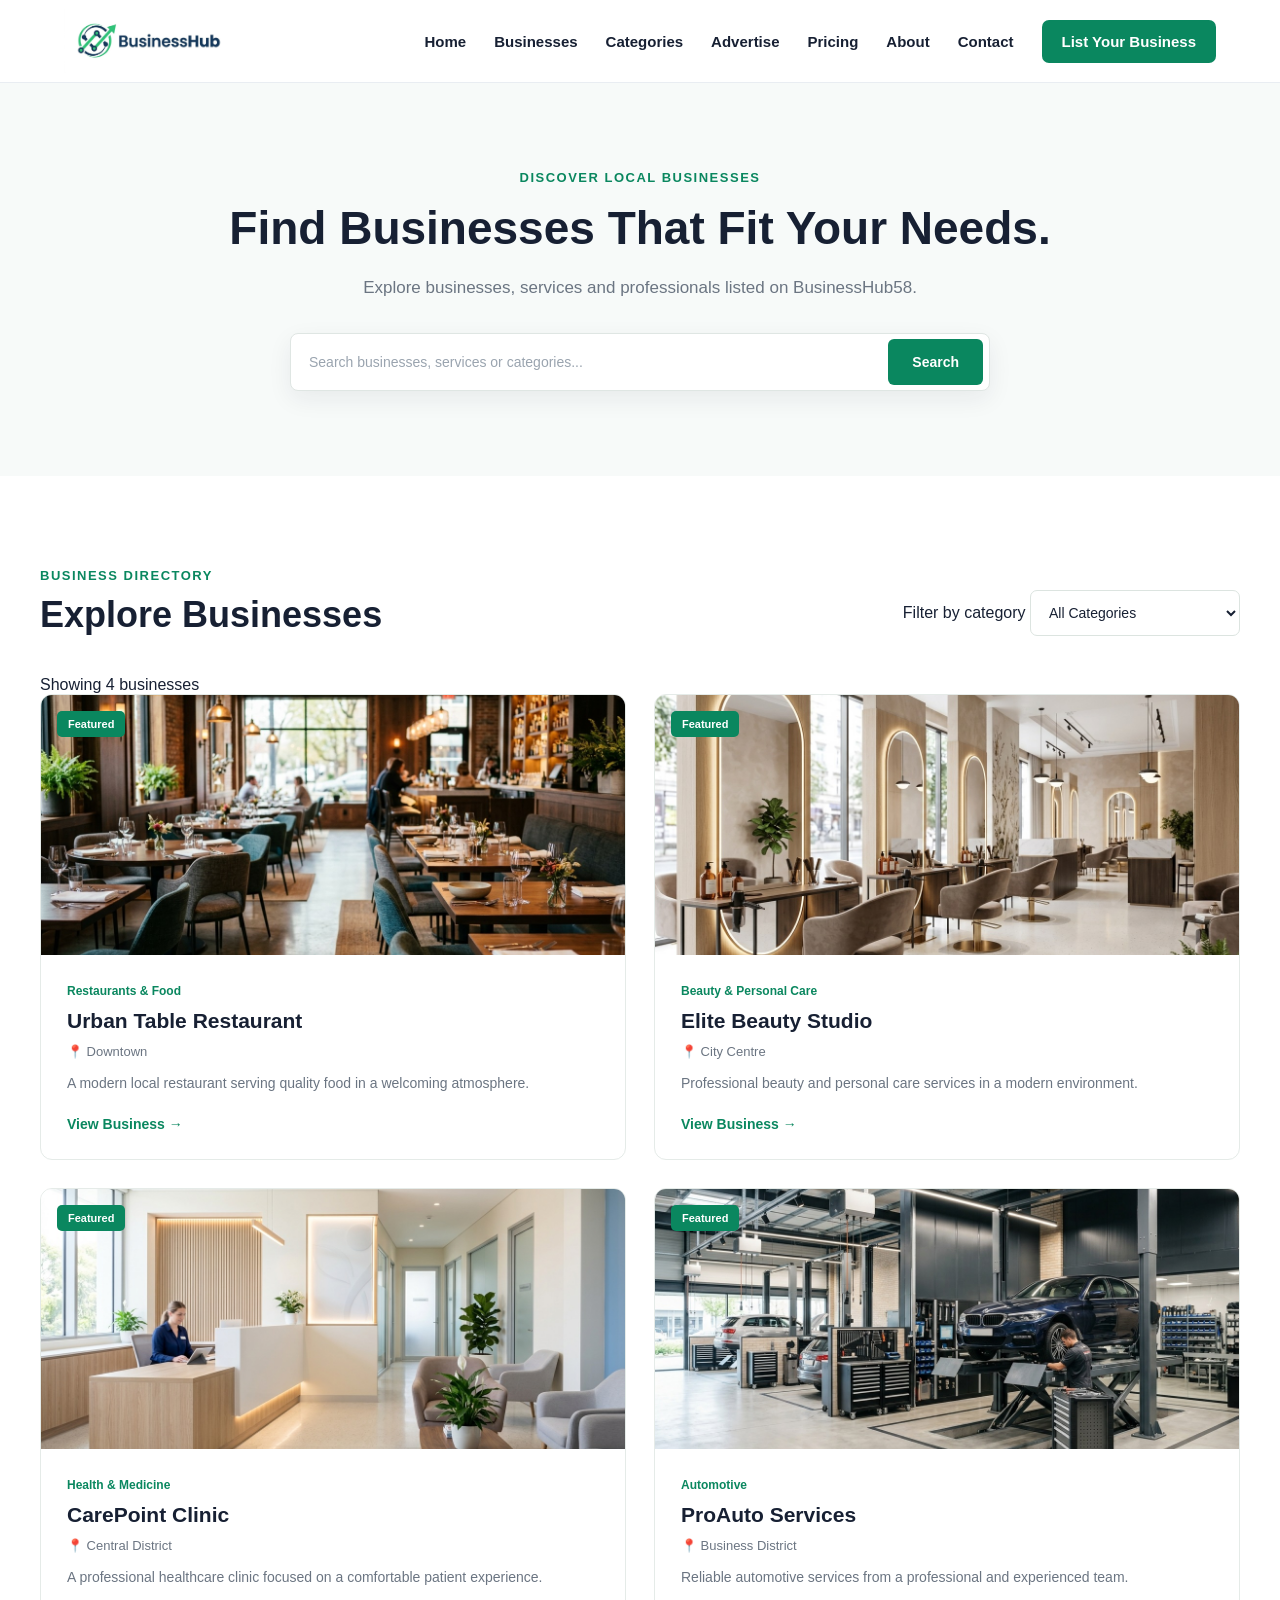
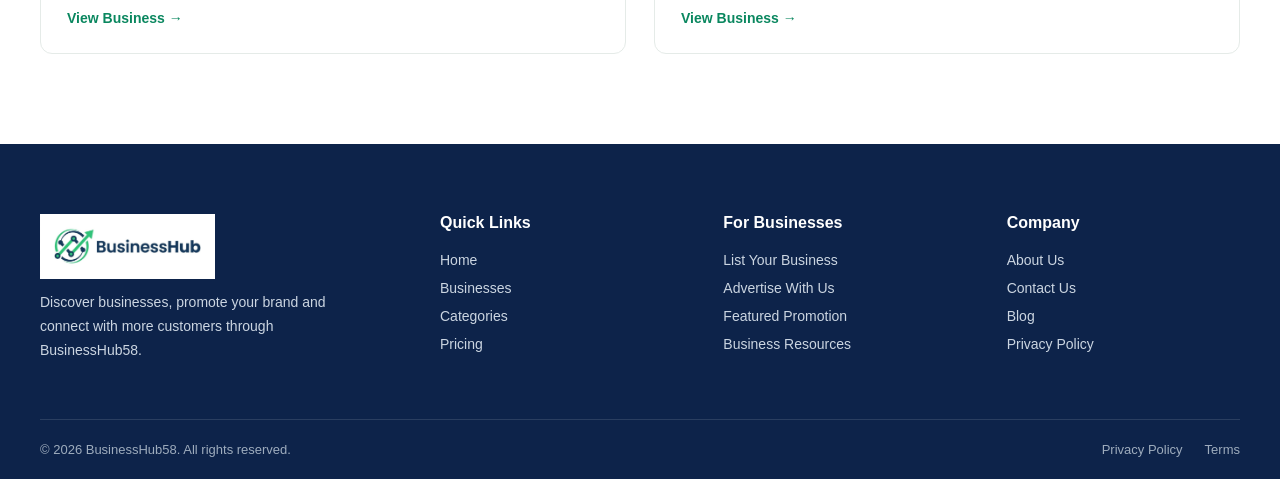
==== businesses.html @ ed100aff "Add businesses.html with directory and search features This file contains the HTML structure for the" ====
<!DOCTYPE html>
<html lang="en">

<head>
    <meta charset="UTF-8">
    <meta name="viewport" content="width=device-width, initial-scale=1.0">

    <title>Businesses | BusinessHub58</title>
    <meta name="description" content="Explore businesses, services and professionals listed on BusinessHub58. Search and filter business listings by category.">

    <link rel="stylesheet" href="style.css">
    <script src="businesses.js" defer></script>
</head>

<body>

    <!-- Header -->
    <header class="header">
        <div class="nav-container">

            <a href="index.html" class="logo" aria-label="BusinessHub58 Home">
                <img src="BusinessHub58%20logo.jpg" alt="BusinessHub58">
            </a>

            <nav class="nav-menu" aria-label="Main navigation">
                <a href="index.html">Home</a>
                <a href="businesses.html" aria-current="page">Businesses</a>
                <a href="categories.html">Categories</a>
                <a href="advertise.html">Advertise</a>
                <a href="pricing.html">Pricing</a>
                <a href="#">About</a>
                <a href="#">Contact</a>
                <a href="list-your-business.html" class="business-btn">List Your Business</a>
            </nav>

        </div>
    </header>


    <!-- Page Hero -->
    <section class="businesses-hero">
        <div class="businesses-hero-container">

            <span class="businesses-label">DISCOVER LOCAL BUSINESSES</span>

            <h1>Find Businesses That Fit Your Needs.</h1>

            <p>
                Explore businesses, services and professionals
                listed on BusinessHub58.
            </p>

            <form class="businesses-search" id="businessSearchForm" role="search">

                <input
                    type="search"
                    id="businessSearchInput"
                    placeholder="Search businesses, services or categories..."
                    aria-label="Search businesses"
                    autocomplete="off"
                >

                <button type="submit">Search</button>

            </form>

        </div>
    </section>


    <!-- Businesses Directory -->
    <section class="business-directory">
        <div class="directory-container">

            <div class="directory-heading">

                <div>
                    <span>BUSINESS DIRECTORY</span>
                    <h2>Explore Businesses</h2>
                </div>

                <label class="directory-filter">
                    <span class="visually-hidden">Filter by category</span>

                    <select id="categoryFilter" aria-label="Filter businesses by category">
                        <option value="all">All Categories</option>
                        <option value="Restaurants & Food">Restaurants &amp; Food</option>
                        <option value="Shopping">Shopping</option>
                        <option value="Health & Medicine">Health &amp; Medicine</option>
                        <option value="Beauty & Personal Care">Beauty &amp; Personal Care</option>
                        <option value="Home & Construction">Home &amp; Construction</option>
                        <option value="Automotive">Automotive</option>
                        <option value="Education">Education</option>
                        <option value="Professional Services">Professional Services</option>
                    </select>
                </label>

            </div>


            <!-- Live result count -->
            <p
                class="directory-results-count"
                id="directoryResultsCount"
                role="status"
                aria-live="polite"
            >
                Showing 4 businesses
            </p>


            <div class="directory-grid" id="directoryGrid">

                <!-- Business 1 -->
                <article class="directory-card"
                    data-category="Restaurants & Food">

                    <div class="directory-image">
                        <img
                            src="featured-restaurant.jpg"
                            alt="Urban Table Restaurant"
                            loading="lazy"
                        >

                        <span class="directory-featured">Featured</span>
                    </div>

                    <div class="directory-content">

                        <span class="directory-category">Restaurants &amp; Food</span>

                        <h3>Urban Table Restaurant</h3>

                        <p class="directory-location">📍 Downtown</p>

                        <p>
                            A modern local restaurant serving quality
                            food in a welcoming atmosphere.
                        </p>

                        <a href="#" class="directory-link">
                            View Business →
                        </a>

                    </div>
                </article>


                <!-- Business 2 -->
                <article class="directory-card"
                    data-category="Beauty & Personal Care">

                    <div class="directory-image">
                        <img
                            src="featured-salon.jpg"
                            alt="Elite Beauty Studio"
                            loading="lazy"
                        >

                        <span class="directory-featured">Featured</span>
                    </div>

                    <div class="directory-content">

                        <span class="directory-category">Beauty &amp; Personal Care</span>

                        <h3>Elite Beauty Studio</h3>

                        <p class="directory-location">📍 City Centre</p>

                        <p>
                            Professional beauty and personal care
                            services in a modern environment.
                        </p>

                        <a href="#" class="directory-link">
                            View Business →
                        </a>

                    </div>
                </article>


                <!-- Business 3 -->
                <article class="directory-card"
                    data-category="Health & Medicine">

                    <div class="directory-image">
                        <img
                            src="featured-clinic.jpg"
                            alt="CarePoint Clinic"
                            loading="lazy"
                        >

                        <span class="directory-featured">Featured</span>
                    </div>

                    <div class="directory-content">

                        <span class="directory-category">Health &amp; Medicine</span>

                        <h3>CarePoint Clinic</h3>

                        <p class="directory-location">📍 Central District</p>

                        <p>
                            A professional healthcare clinic focused
                            on a comfortable patient experience.
                        </p>

                        <a href="#" class="directory-link">
                            View Business →
                        </a>

                    </div>
                </article>


                <!-- Business 4 -->
                <article class="directory-card"
                    data-category="Automotive">

                    <div class="directory-image">
                        <img
                            src="featured-automotive.jpg"
                            alt="ProAuto Services"
                            loading="lazy"
                        >

                        <span class="directory-featured">Featured</span>
                    </div>

                    <div class="directory-content">

                        <span class="directory-category">Automotive</span>

                        <h3>ProAuto Services</h3>

                        <p class="directory-location">📍 Business District</p>

                        <p>
                            Reliable automotive services from a
                            professional and experienced team.
                        </p>

                        <a href="#" class="directory-link">
                            View Business →
                        </a>

                    </div>
                </article>

            </div>


            <!-- No-results message -->
            <div
                class="directory-no-results"
                id="directoryNoResults"
                hidden
            >
                <h3>No businesses found</h3>

                <p>
                    Try another search term or select a different category.
                </p>

                <button type="button" id="resetBusinessSearch">
                    Clear Search &amp; Filters
                </button>
            </div>

        </div>
    </section>


    <!-- Footer -->
    <footer class="footer">

        <div class="footer-container">

            <div class="footer-column footer-brand">

                <a href="index.html" class="footer-logo">
                    <img src="BusinessHub58%20logo.jpg" alt="BusinessHub58">
                </a>

                <p>
                    Discover businesses, promote your brand and connect
                    with more customers through BusinessHub58.
                </p>

            </div>

            <div class="footer-column">
                <h3>Quick Links</h3>

                <a href="index.html">Home</a>
                <a href="businesses.html">Businesses</a>
                <a href="categories.html">Categories</a>
                <a href="pricing.html">Pricing</a>
            </div>

            <div class="footer-column">
                <h3>For Businesses</h3>

                <a href="list-your-business.html">List Your Business</a>
                <a href="advertise.html">Advertise With Us</a>
                <a href="pricing.html">Featured Promotion</a>
                <a href="#">Business Resources</a>
            </div>

            <div class="footer-column">
                <h3>Company</h3>

                <a href="#">About Us</a>
                <a href="#">Contact Us</a>
                <a href="#">Blog</a>
                <a href="#">Privacy Policy</a>
            </div>

        </div>

        <div class="footer-bottom">

            <p>© 2026 BusinessHub58. All rights reserved.</p>

            <div class="footer-bottom-links">
                <a href="#">Privacy Policy</a>
                <a href="#">Terms</a>
            </div>

        </div>

    </footer>

</body>
</html>
---- style.css ----
* {
    margin: 0;
    padding: 0;
    box-sizing: border-box;
}

body {
    font-family: Arial, Helvetica, sans-serif;
    background: #ffffff;
    color: #172033;
}

/* Header */

.header {
    width: 100%;
    background: #ffffff;
    border-bottom: 1px solid #e9edf2;
}

.nav-container {
    max-width: 1200px;
    margin: 0 auto;
    height: 82px;
    padding: 0 24px;

    display: flex;
    align-items: center;
    justify-content: space-between;
}

.logo {
    display: flex;
    align-items: center;
    text-decoration: none;
}

.logo img {
    width: 170px;
    height: auto;
    display: block;
}

.nav-menu {
    display: flex;
    align-items: center;
    gap: 28px;
}

.nav-menu a {
    text-decoration: none;
    color: #172033;
    font-size: 15px;
    font-weight: 600;
    transition: 0.3s ease;
}

.nav-menu a:hover {
    color: #0a875f;
}

.business-btn {
    background: #0a875f;
    color: #ffffff !important;
    padding: 13px 20px;
    border-radius: 7px;
    transition: 0.3s ease;
}

.business-btn:hover {
    background: #076b4b;
}

/* Hero Section */

.hero {
    width: 100%;
    background: #f7faf9;
}

.hero-container {
    max-width: 1200px;
    min-height: 620px;
    margin: 0 auto;
    padding: 70px 24px;

    display: flex;
    align-items: center;
    justify-content: space-between;
    gap: 50px;
}

.hero-content {
    flex: 1;
    max-width: 590px;
}

.hero-label {
    display: inline-block;
    margin-bottom: 18px;
    color: #0a875f;
    font-size: 13px;
    font-weight: 700;
    letter-spacing: 1.5px;
}

.hero-content h1 {
    margin-bottom: 22px;
    color: #172033;
    font-size: 52px;
    line-height: 1.12;
    font-weight: 800;
    letter-spacing: -1.5px;
}

.hero-content p {
    max-width: 520px;
    margin-bottom: 30px;
    color: #5f6b7a;
    font-size: 18px;
    line-height: 1.7;
}

.hero-buttons {
    display: flex;
    align-items: center;
    gap: 14px;
    margin-bottom: 28px;
}

.primary-btn,
.secondary-btn {
    text-decoration: none;
    padding: 14px 22px;
    border-radius: 7px;
    font-size: 15px;
    font-weight: 700;
    transition: 0.3s ease;
}

.primary-btn {
    background: #0a875f;
    color: #ffffff;
}

.primary-btn:hover {
    background: #076b4b;
}

.secondary-btn {
    background: #ffffff;
    color: #172033;
    border: 1px solid #dce3e8;
}

.secondary-btn:hover {
    border-color: #0a875f;
    color: #0a875f;
}

.hero-search {
    max-width: 570px;
    height: 58px;
    background: #ffffff;
    border: 1px solid #dfe6e3;
    border-radius: 8px;
    padding: 6px 6px 6px 16px;

    display: flex;
    align-items: center;
    box-shadow: 0 8px 25px rgba(23, 32, 51, 0.06);
}

.search-icon {
    margin-right: 10px;
    color: #0a875f;
    font-size: 25px;
}

.hero-search input {
    flex: 1;
    border: none;
    outline: none;
    font-size: 14px;
    color: #172033;
}

.hero-search input::placeholder {
    color: #9aa4af;
}

.hero-search button {
    height: 46px;
    padding: 0 20px;
    border: none;
    border-radius: 6px;
    background: #0a875f;
    color: #ffffff;
    font-size: 14px;
    font-weight: 700;
    cursor: pointer;
}

.hero-image {
    flex: 1;
    max-width: 520px;
}

.hero-image img {
    width: 100%;
    height: auto;
    display: block;
    border-radius: 16px;
}
/* Popular Categories Section */

.categories {
    width: 100%;
    background: #ffffff;
    padding: 90px 24px;
}

.categories-container {
    max-width: 1200px;
    margin: 0 auto;
}

.section-heading {
    max-width: 650px;
    margin: 0 auto 50px;
    text-align: center;
}

.section-heading span {
    display: inline-block;
    margin-bottom: 12px;
    color: #0a875f;
    font-size: 13px;
    font-weight: 700;
    letter-spacing: 1.5px;
}

.section-heading h2 {
    margin-bottom: 14px;
    color: #172033;
    font-size: 38px;
    line-height: 1.2;
    font-weight: 800;
}

.section-heading p {
    color: #5f6b7a;
    font-size: 16px;
    line-height: 1.6;
}

.categories-grid {
    display: grid;
    grid-template-columns: repeat(4, 1fr);
    gap: 22px;
}

.category-card {
    padding: 30px 24px;
    background: #ffffff;
    border: 1px solid #e5ebe8;
    border-radius: 12px;
    text-decoration: none;
    text-align: center;
    transition: 0.3s ease;
}

.category-card:hover {
    border-color: #0a875f;
    transform: translateY(-5px);
    box-shadow: 0 12px 30px rgba(23, 32, 51, 0.08);
}

.category-icon {
    width: 58px;
    height: 58px;
    margin: 0 auto 18px;
    border-radius: 50%;
    background: #f0f8f5;

    display: flex;
    align-items: center;
    justify-content: center;

    font-size: 27px;
}

.category-card h3 {
    margin-bottom: 10px;
    color: #172033;
    font-size: 17px;
    line-height: 1.4;
    font-weight: 700;
}

.category-card p {
    color: #6b7582;
    font-size: 14px;
    line-height: 1.6;
}

.categories-action {
    margin-top: 40px;
    text-align: center;
}

.view-all-btn {
    display: inline-block;
    padding: 13px 24px;
    border: 1px solid #0a875f;
    border-radius: 7px;
    color: #0a875f;
    text-decoration: none;
    font-size: 15px;
    font-weight: 700;
    transition: 0.3s ease;
}

.view-all-btn:hover {
    background: #0a875f;
    color: #ffffff;
}
/* Featured Businesses Section */

.featured-businesses {
    width: 100%;
    background: #f7faf9;
    padding: 90px 24px;
}

.featured-container {
    max-width: 1200px;
    margin: 0 auto;
}

.featured-grid {
    display: grid;
    grid-template-columns: repeat(4, 1fr);
    gap: 22px;
}

.business-card {
    overflow: hidden;
    background: #ffffff;
    border: 1px solid #e5ebe8;
    border-radius: 12px;
    transition: 0.3s ease;
}

.business-card:hover {
    transform: translateY(-5px);
    box-shadow: 0 12px 30px rgba(23, 32, 51, 0.08);
}

.business-image {
    position: relative;
    width: 100%;
    height: 210px;
    overflow: hidden;
}

.business-image img {
    width: 100%;
    height: 100%;
    object-fit: cover;
    display: block;
    transition: 0.4s ease;
}

.business-card:hover .business-image img {
    transform: scale(1.04);
}

.featured-badge {
    position: absolute;
    top: 14px;
    left: 14px;
    padding: 6px 10px;
    border-radius: 5px;
    background: #0a875f;
    color: #ffffff;
    font-size: 11px;
    font-weight: 700;
}

.business-content {
    padding: 24px;
}

.business-category {
    display: inline-block;
    margin-bottom: 10px;
    color: #0a875f;
    font-size: 12px;
    font-weight: 700;
}

.business-content h3 {
    margin-bottom: 10px;
    color: #172033;
    font-size: 19px;
    line-height: 1.3;
    font-weight: 700;
}

.business-location {
    margin-bottom: 12px;
    color: #6b7582;
    font-size: 13px;
}

.business-description {
    margin-bottom: 18px;
    color: #6b7582;
    font-size: 14px;
    line-height: 1.6;
}

.business-link {
    color: #0a875f;
    text-decoration: none;
    font-size: 14px;
    font-weight: 700;
}

.business-link:hover {
    color: #076b4b;
}

.featured-action {
    margin-top: 40px;
    text-align: center;
}
/* How BusinessHub58 Works Section */

.how-it-works {
    width: 100%;
    background: #ffffff;
    padding: 90px 24px;
}

.how-container {
    max-width: 1200px;
    margin: 0 auto;
}

.steps-grid {
    display: grid;
    grid-template-columns: repeat(3, 1fr);
    gap: 28px;
}

.step-card {
    position: relative;
    padding: 38px 30px;
    background: #f7faf9;
    border: 1px solid #e5ebe8;
    border-radius: 12px;
    text-align: center;
    transition: 0.3s ease;
}

.step-card:hover {
    transform: translateY(-5px);
    border-color: #0a875f;
    box-shadow: 0 12px 30px rgba(23, 32, 51, 0.07);
}

.step-number {
    position: absolute;
    top: 18px;
    right: 20px;
    color: #dcefe8;
    font-size: 30px;
    font-weight: 800;
}

.step-icon {
    width: 68px;
    height: 68px;
    margin: 0 auto 22px;
    border-radius: 50%;
    background: #eaf6f1;

    display: flex;
    align-items: center;
    justify-content: center;

    font-size: 30px;
}

.step-card h3 {
    margin-bottom: 12px;
    color: #172033;
    font-size: 20px;
    font-weight: 700;
}

.step-card p {
    color: #6b7582;
    font-size: 14px;
    line-height: 1.7;
}
/* Why Promote Your Business Section */

.why-promote {
    width: 100%;
    background: #f7faf9;
    padding: 90px 24px;
}

.why-container {
    max-width: 1200px;
    margin: 0 auto;
}

.benefits-grid {
    display: grid;
    grid-template-columns: repeat(4, 1fr);
    gap: 22px;
}

.benefit-card {
    padding: 34px 26px;
    background: #ffffff;
    border: 1px solid #e5ebe8;
    border-radius: 12px;
    text-align: center;
    transition: 0.3s ease;
}

.benefit-card:hover {
    transform: translateY(-5px);
    border-color: #0a875f;
    box-shadow: 0 12px 30px rgba(23, 32, 51, 0.08);
}

.benefit-icon {
    width: 64px;
    height: 64px;
    margin: 0 auto 20px;
    border-radius: 50%;
    background: #eaf6f1;

    display: flex;
    align-items: center;
    justify-content: center;

    font-size: 28px;
}

.benefit-card h3 {
    margin-bottom: 12px;
    color: #172033;
    font-size: 19px;
    line-height: 1.3;
    font-weight: 700;
}

.benefit-card p {
    color: #6b7582;
    font-size: 14px;
    line-height: 1.7;
}
/* Featured Promotion CTA Section */

.promotion-cta {
    width: 100%;
    background: #0d234a;
    padding: 90px 24px;
}

.promotion-container {
    max-width: 1200px;
    margin: 0 auto;

    display: grid;
    grid-template-columns: 1.5fr 0.8fr;
    align-items: center;
    gap: 70px;
}

.promotion-content {
    max-width: 700px;
}

.promotion-label {
    display: inline-block;
    margin-bottom: 16px;
    color: #54c99b;
    font-size: 13px;
    font-weight: 700;
    letter-spacing: 1.5px;
}

.promotion-content h2 {
    margin-bottom: 20px;
    color: #ffffff;
    font-size: 42px;
    line-height: 1.2;
    font-weight: 800;
}

.promotion-content > p {
    max-width: 620px;
    margin-bottom: 26px;
    color: #d7e0eb;
    font-size: 17px;
    line-height: 1.7;
}

.promotion-features {
    display: flex;
    flex-wrap: wrap;
    gap: 18px 28px;
    margin-bottom: 32px;
}

.promotion-features span {
    color: #ffffff;
    font-size: 14px;
    font-weight: 600;
}

.promotion-btn {
    display: inline-block;
    padding: 14px 24px;
    border-radius: 7px;
    background: #0a875f;
    color: #ffffff;
    text-decoration: none;
    font-size: 15px;
    font-weight: 700;
    transition: 0.3s ease;
}

.promotion-btn:hover {
    background: #12a875;
    transform: translateY(-2px);
}

.promotion-highlight {
    padding: 38px 30px;
    background: rgba(255, 255, 255, 0.08);
    border: 1px solid rgba(255, 255, 255, 0.15);
    border-radius: 14px;
    text-align: center;
}

.highlight-badge {
    display: inline-block;
    margin-bottom: 22px;
    padding: 6px 12px;
    border-radius: 5px;
    background: #0a875f;
    color: #ffffff;
    font-size: 11px;
    font-weight: 700;
    letter-spacing: 1px;
}

.highlight-icon {
    width: 70px;
    height: 70px;
    margin: 0 auto 20px;
    border-radius: 50%;
    background: #eaf6f1;

    display: flex;
    align-items: center;
    justify-content: center;

    font-size: 30px;
}

.promotion-highlight h3 {
    margin-bottom: 12px;
    color: #ffffff;
    font-size: 22px;
    font-weight: 700;
}

.promotion-highlight p {
    color: #cbd5e1;
    font-size: 14px;
    line-height: 1.7;
}
/* Latest Businesses Section */

.latest-businesses {
    width: 100%;
    background: #ffffff;
    padding: 90px 24px;
}

.latest-container {
    max-width: 1200px;
    margin: 0 auto;
}

.latest-grid {
    display: grid;
    grid-template-columns: repeat(2, 1fr);
    gap: 18px;
}

.latest-card {
    display: flex;
    align-items: center;
    gap: 18px;
    padding: 22px;
    background: #ffffff;
    border: 1px solid #e5ebe8;
    border-radius: 12px;
    transition: 0.3s ease;
}

.latest-card:hover {
    transform: translateY(-3px);
    border-color: #0a875f;
    box-shadow: 0 10px 25px rgba(23, 32, 51, 0.07);
}

.latest-icon {
    flex: 0 0 58px;
    width: 58px;
    height: 58px;
    border-radius: 50%;
    background: #f0f8f5;

    display: flex;
    align-items: center;
    justify-content: center;

    font-size: 26px;
}

.latest-content {
    flex: 1;
}

.latest-category {
    display: inline-block;
    margin-bottom: 5px;
    color: #0a875f;
    font-size: 11px;
    font-weight: 700;
}

.latest-content h3 {
    margin-bottom: 5px;
    color: #172033;
    font-size: 17px;
    line-height: 1.3;
    font-weight: 700;
}

.latest-content p {
    color: #6b7582;
    font-size: 13px;
}

.latest-link {
    flex-shrink: 0;
    color: #0a875f;
    text-decoration: none;
    font-size: 14px;
    font-weight: 700;
}

.latest-link:hover {
    color: #076b4b;
}

.latest-action {
    margin-top: 40px;
    text-align: center;
}
/* Business Owner CTA Section */

.owner-cta {
    width: 100%;
    background: #f7faf9;
    padding: 90px 24px;
}

.owner-container {
    max-width: 1200px;
    margin: 0 auto;
    padding: 55px 60px;

    display: grid;
    grid-template-columns: 1.5fr 1fr;
    align-items: center;
    gap: 70px;

    background: #ffffff;
    border: 1px solid #e5ebe8;
    border-radius: 16px;
    box-shadow: 0 12px 35px rgba(23, 32, 51, 0.06);
}

.owner-content {
    max-width: 650px;
}

.owner-label {
    display: inline-block;
    margin-bottom: 14px;
    color: #0a875f;
    font-size: 13px;
    font-weight: 700;
    letter-spacing: 1.5px;
}

.owner-content h2 {
    margin-bottom: 18px;
    color: #172033;
    font-size: 38px;
    line-height: 1.2;
    font-weight: 800;
}

.owner-content p {
    max-width: 600px;
    margin-bottom: 28px;
    color: #6b7582;
    font-size: 16px;
    line-height: 1.7;
}

.owner-buttons {
    display: flex;
    align-items: center;
    gap: 14px;
}

.owner-primary-btn,
.owner-secondary-btn {
    display: inline-block;
    padding: 13px 22px;
    border-radius: 7px;
    text-decoration: none;
    font-size: 14px;
    font-weight: 700;
    transition: 0.3s ease;
}

.owner-primary-btn {
    background: #0a875f;
    color: #ffffff;
}

.owner-primary-btn:hover {
    background: #076b4b;
}

.owner-secondary-btn {
    border: 1px solid #d8e1dd;
    background: #ffffff;
    color: #172033;
}

.owner-secondary-btn:hover {
    border-color: #0a875f;
    color: #0a875f;
}

.owner-stats {
    display: flex;
    flex-direction: column;
    gap: 18px;
}

.owner-stat {
    display: flex;
    align-items: center;
    gap: 18px;
    padding: 18px 20px;
    background: #f7faf9;
    border: 1px solid #e5ebe8;
    border-radius: 10px;
}

.owner-stat strong {
    color: #0a875f;
    font-size: 24px;
    font-weight: 800;
}

.owner-stat span {
    color: #172033;
    font-size: 14px;
    font-weight: 700;
}
/* Advertise With Us Section */

.advertise-section {
    width: 100%;
    background: #ffffff;
    padding: 90px 24px;
}

.advertise-container {
    max-width: 1200px;
    margin: 0 auto;
    padding: 60px;

    background: #0d234a;
    border-radius: 16px;
}

.advertise-content {
    max-width: 850px;
    margin: 0 auto;
    text-align: center;
}

.advertise-label {
    display: inline-block;
    margin-bottom: 15px;
    color: #54c99b;
    font-size: 13px;
    font-weight: 700;
    letter-spacing: 1.5px;
}

.advertise-content h2 {
    margin-bottom: 18px;
    color: #ffffff;
    font-size: 38px;
    line-height: 1.2;
    font-weight: 800;
}

.advertise-content > p {
    max-width: 700px;
    margin: 0 auto 35px;
    color: #d7e0eb;
    font-size: 16px;
    line-height: 1.7;
}

.advertise-options {
    display: grid;
    grid-template-columns: repeat(3, 1fr);
    gap: 18px;
    margin-bottom: 35px;
}

.advertise-option {
    padding: 24px 18px;
    background: rgba(255, 255, 255, 0.08);
    border: 1px solid rgba(255, 255, 255, 0.14);
    border-radius: 10px;
    text-align: left;
}

.advertise-option-icon {
    display: block;
    margin-bottom: 14px;
    font-size: 26px;
}

.advertise-option h3 {
    margin-bottom: 7px;
    color: #ffffff;
    font-size: 16px;
    font-weight: 700;
}

.advertise-option p {
    color: #cbd5e1;
    font-size: 13px;
    line-height: 1.6;
}

.advertise-btn {
    display: inline-block;
    padding: 14px 25px;
    border-radius: 7px;
    background: #0a875f;
    color: #ffffff;
    text-decoration: none;
    font-size: 15px;
    font-weight: 700;
    transition: 0.3s ease;
}

.advertise-btn:hover {
    background: #12a875;
    transform: translateY(-2px);
}
/* Footer */

.footer {
    width: 100%;
    background: #0d234a;
    color: #ffffff;
    padding: 70px 24px 0;
}

.footer-container {
    max-width: 1200px;
    margin: 0 auto;
    padding-bottom: 55px;

    display: grid;
    grid-template-columns: 1.5fr 1fr 1fr 1fr;
    gap: 50px;
}

.footer-column {
    display: flex;
    flex-direction: column;
}

.footer-brand {
    max-width: 330px;
}

.footer-logo {
    display: inline-block;
    margin-bottom: 20px;
}

.footer-logo img {
    width: 175px;
    height: auto;
    display: block;
}

.footer-brand p {
    color: #cbd5e1;
    font-size: 14px;
    line-height: 1.7;
}

.footer-column h3 {
    margin-bottom: 20px;
    color: #ffffff;
    font-size: 16px;
    font-weight: 700;
}

.footer-column > a {
    margin-bottom: 12px;
    color: #cbd5e1;
    text-decoration: none;
    font-size: 14px;
    transition: 0.3s ease;
}

.footer-column > a:hover {
    color: #54c99b;
    transform: translateX(3px);
}

.footer-bottom {
    max-width: 1200px;
    margin: 0 auto;
    padding: 22px 0;

    display: flex;
    align-items: center;
    justify-content: space-between;

    border-top: 1px solid rgba(255, 255, 255, 0.12);
}

.footer-bottom p {
    color: #9eacbd;
    font-size: 13px;
}

.footer-bottom-links {
    display: flex;
    align-items: center;
    gap: 22px;
}

.footer-bottom-links a {
    color: #9eacbd;
    text-decoration: none;
    font-size: 13px;
    transition: 0.3s ease;
}

.footer-bottom-links a:hover {
    color: #54c99b;
}
/* Responsive / Mobile Optimization */

@media (max-width: 1000px) {

    .nav-menu {
        gap: 16px;
    }

    .nav-menu a {
        font-size: 13px;
    }

    .business-btn {
        padding: 11px 15px;
    }

    .hero-container {
        gap: 35px;
    }

    .hero-content h1 {
        font-size: 44px;
    }

    .categories-grid,
    .featured-grid {
        grid-template-columns: repeat(2, 1fr);
    }

    .benefits-grid {
        grid-template-columns: repeat(2, 1fr);
    }

    .promotion-container {
        grid-template-columns: 1fr;
        gap: 45px;
    }

    .promotion-content {
        max-width: 800px;
    }

    .promotion-highlight {
        max-width: 500px;
        margin: 0 auto;
        width: 100%;
    }

    .owner-container {
        grid-template-columns: 1fr;
        gap: 40px;
    }

    .owner-content {
        max-width: 800px;
    }

    .advertise-options {
        grid-template-columns: 1fr;
    }

    .footer-container {
        grid-template-columns: 1.5fr 1fr 1fr;
    }
}


@media (max-width: 800px) {

    .nav-container {
        height: auto;
        min-height: 75px;
        padding: 16px 20px;
    }

    .nav-menu {
        display: none;
    }

    .hero-container {
        min-height: auto;
        padding: 60px 24px;
        flex-direction: column;
        text-align: center;
    }

    .hero-content {
        max-width: 700px;
    }

    .hero-content h1 {
        font-size: 44px;
    }

    .hero-content p {
        margin-left: auto;
        margin-right: auto;
    }

    .hero-buttons {
        justify-content: center;
    }

    .hero-search {
        margin: 0 auto;
    }

    .hero-image {
        max-width: 650px;
        width: 100%;
    }

    .steps-grid {
        grid-template-columns: 1fr;
        max-width: 600px;
        margin: 0 auto;
    }

    .latest-grid {
        grid-template-columns: 1fr;
    }

    .footer-container {
        grid-template-columns: repeat(2, 1fr);
    }
}


@media (max-width: 600px) {

    .logo img {
        width: 145px;
    }

    .hero-container {
        padding: 45px 18px;
        gap: 35px;
    }

    .hero-label {
        font-size: 11px;
        letter-spacing: 1px;
    }

    .hero-content h1 {
        font-size: 35px;
        line-height: 1.15;
    }

    .hero-content p {
        font-size: 16px;
        line-height: 1.6;
    }

    .hero-buttons {
        flex-direction: column;
        width: 100%;
    }

    .primary-btn,
    .secondary-btn {
        width: 100%;
        text-align: center;
    }

    .hero-search {
        height: auto;
        padding: 8px;
        flex-wrap: wrap;
    }

    .hero-search input {
        min-width: 0;
        height: 42px;
    }

    .hero-search button {
        width: 100%;
        margin-top: 6px;
    }

    .hero-image {
        width: 100%;
    }

    .hero-image img {
        border-radius: 12px;
    }

    .categories,
    .featured-businesses,
    .how-it-works,
    .why-promote,
    .latest-businesses,
    .promotion-cta,
    .owner-cta,
    .advertise-section {
        padding: 65px 18px;
    }

    .section-heading {
        margin-bottom: 35px;
    }

    .section-heading h2 {
        font-size: 30px;
    }

    .section-heading p {
        font-size: 15px;
    }

    .categories-grid,
    .featured-grid,
    .benefits-grid {
        grid-template-columns: 1fr;
    }

    .category-card,
    .business-card,
    .benefit-card {
        max-width: 500px;
        width: 100%;
        margin: 0 auto;
    }

    .business-image {
        height: 230px;
    }

    .step-card {
        padding: 32px 24px;
    }

    .promotion-container {
        gap: 35px;
    }

    .promotion-content h2 {
        font-size: 31px;
    }

    .promotion-content > p {
        font-size: 15px;
    }

    .promotion-features {
        flex-direction: column;
        gap: 10px;
    }

    .promotion-btn {
        width: 100%;
        text-align: center;
    }

    .owner-container {
        padding: 38px 24px;
    }

    .owner-content h2 {
        font-size: 30px;
    }

    .owner-content p {
        font-size: 15px;
    }

    .owner-buttons {
        flex-direction: column;
        width: 100%;
    }

    .owner-primary-btn,
    .owner-secondary-btn {
        width: 100%;
        text-align: center;
    }

    .advertise-container {
        padding: 40px 22px;
    }

    .advertise-content h2 {
        font-size: 30px;
    }

    .advertise-content > p {
        font-size: 15px;
    }

    .advertise-options {
        grid-template-columns: 1fr;
    }

    .advertise-btn {
        width: 100%;
    }

    .footer {
        padding: 55px 18px 0;
    }

    .footer-container {
        grid-template-columns: 1fr;
        gap: 35px;
        padding-bottom: 40px;
    }

    .footer-brand {
        max-width: 100%;
    }

    .footer-bottom {
        flex-direction: column;
        gap: 15px;
        text-align: center;
    }

    .footer-bottom-links {
        gap: 16px;
    }
}
/* Businesses Page */

/* Businesses Hero */

.businesses-hero {
    width: 100%;
    background: #f7faf9;
    padding: 85px 24px;
}

.businesses-hero-container {
    max-width: 900px;
    margin: 0 auto;
    text-align: center;
}

.businesses-label {
    display: inline-block;
    margin-bottom: 16px;
    color: #0a875f;
    font-size: 13px;
    font-weight: 700;
    letter-spacing: 1.5px;
}

.businesses-hero-container h1 {
    margin-bottom: 18px;
    color: #172033;
    font-size: 46px;
    line-height: 1.2;
    font-weight: 800;
}

.businesses-hero-container > p {
    max-width: 650px;
    margin: 0 auto 30px;
    color: #6b7582;
    font-size: 17px;
    line-height: 1.7;
}

.businesses-search {
    max-width: 700px;
    height: 58px;
    margin: 0 auto;
    padding: 6px 6px 6px 18px;

    display: flex;
    align-items: center;

    background: #ffffff;
    border: 1px solid #dfe6e3;
    border-radius: 8px;
    box-shadow: 0 8px 25px rgba(23, 32, 51, 0.07);
}

.businesses-search input {
    flex: 1;
    min-width: 0;
    height: 100%;

    border: none;
    outline: none;

    color: #172033;
    font-size: 14px;
}

.businesses-search input::placeholder {
    color: #9aa4af;
}

.businesses-search button {
    height: 46px;
    padding: 0 24px;

    border: none;
    border-radius: 6px;

    background: #0a875f;
    color: #ffffff;

    font-size: 14px;
    font-weight: 700;
    cursor: pointer;
}


/* Business Directory */

.business-directory {
    width: 100%;
    background: #ffffff;
    padding: 90px 24px;
}

.directory-container {
    max-width: 1200px;
    margin: 0 auto;
}

.directory-heading {
    margin-bottom: 40px;

    display: flex;
    align-items: flex-end;
    justify-content: space-between;
    gap: 30px;
}

.directory-heading > div > span {
    display: inline-block;
    margin-bottom: 10px;
    color: #0a875f;
    font-size: 13px;
    font-weight: 700;
    letter-spacing: 1.5px;
}

.directory-heading h2 {
    color: #172033;
    font-size: 36px;
    line-height: 1.2;
    font-weight: 800;
}

.directory-heading select {
    min-width: 210px;
    height: 46px;
    padding: 0 14px;

    border: 1px solid #dce4e0;
    border-radius: 7px;

    background: #ffffff;
    color: #172033;

    font-size: 14px;
    outline: none;
    cursor: pointer;
}

.directory-heading select:focus {
    border-color: #0a875f;
}


/* Directory Grid */

.directory-grid {
    display: grid;
    grid-template-columns: repeat(2, 1fr);
    gap: 28px;
}

.directory-card {
    overflow: hidden;

    background: #ffffff;
    border: 1px solid #e5ebe8;
    border-radius: 12px;

    transition: 0.3s ease;
}

.directory-card:hover {
    transform: translateY(-5px);
    border-color: #0a875f;
    box-shadow: 0 14px 32px rgba(23, 32, 51, 0.08);
}

.directory-image {
    position: relative;
    width: 100%;
    height: 260px;
    overflow: hidden;
}

.directory-image img {
    width: 100%;
    height: 100%;
    object-fit: cover;
    display: block;

    transition: 0.4s ease;
}

.directory-card:hover .directory-image img {
    transform: scale(1.04);
}

.directory-featured {
    position: absolute;
    top: 16px;
    left: 16px;

    padding: 7px 11px;

    border-radius: 5px;

    background: #0a875f;
    color: #ffffff;

    font-size: 11px;
    font-weight: 700;
}

.directory-content {
    padding: 26px;
}

.directory-category {
    display: inline-block;
    margin-bottom: 9px;

    color: #0a875f;
    font-size: 12px;
    font-weight: 700;
}

.directory-content h3 {
    margin-bottom: 9px;

    color: #172033;
    font-size: 21px;
    line-height: 1.3;
    font-weight: 700;
}

.directory-location {
    margin-bottom: 13px;
    color: #6b7582;
    font-size: 13px;
}

.directory-content > p:not(.directory-location) {
    margin-bottom: 20px;

    color: #6b7582;
    font-size: 14px;
    line-height: 1.7;
}

.directory-link {
    color: #0a875f;
    text-decoration: none;
    font-size: 14px;
    font-weight: 700;
}

.directory-link:hover {
    color: #076b4b;
}


/* Businesses Page Responsive */

@media (max-width: 800px) {

    .businesses-hero {
        padding: 65px 24px;
    }

    .businesses-hero-container h1 {
        font-size: 40px;
    }

    .directory-heading {
        align-items: flex-start;
        flex-direction: column;
    }

    .directory-heading select {
        width: 100%;
    }

    .directory-grid {
        grid-template-columns: 1fr;
    }
}


@media (max-width: 600px) {

    .businesses-hero {
        padding: 55px 18px;
    }

    .businesses-label {
        font-size: 11px;
        letter-spacing: 1px;
    }

    .businesses-hero-container h1 {
        font-size: 32px;
        line-height: 1.15;
    }

    .businesses-hero-container > p {
        font-size: 15px;
    }

    .businesses-search {
        height: auto;
        padding: 8px;
        flex-wrap: wrap;
    }

    .businesses-search input {
        width: 100%;
        height: 44px;
    }

    .businesses-search button {
        width: 100%;
        margin-top: 6px;
    }

    .business-directory {
        padding: 65px 18px;
    }

    .directory-heading h2 {
        font-size: 30px;
    }

    .directory-image {
        height: 230px;
    }

    .directory-content {
        padding: 22px;
    }

    .directory-content h3 {
        font-size: 19px;
    }
}
/* Categories Page */

/* Categories Hero */

.categories-page-hero {
    width: 100%;
    background: #f7faf9;
    padding: 85px 24px;
}

.categories-page-hero-container {
    max-width: 900px;
    margin: 0 auto;
    text-align: center;
}

.categories-page-label {
    display: inline-block;
    margin-bottom: 16px;
    color: #0a875f;
    font-size: 13px;
    font-weight: 700;
    letter-spacing: 1.5px;
}

.categories-page-hero-container h1 {
    margin-bottom: 18px;
    color: #172033;
    font-size: 46px;
    line-height: 1.2;
    font-weight: 800;
}

.categories-page-hero-container p {
    max-width: 650px;
    margin: 0 auto;
    color: #6b7582;
    font-size: 17px;
    line-height: 1.7;
}


/* Categories Directory */

.categories-directory {
    width: 100%;
    background: #ffffff;
    padding: 90px 24px;
}

.categories-directory-container {
    max-width: 1200px;
    margin: 0 auto;
}

.categories-page-grid {
    display: grid;
    grid-template-columns: repeat(2, 1fr);
    gap: 22px;
}

.categories-page-card {
    position: relative;
    display: grid;
    grid-template-columns: 72px 1fr auto;
    align-items: center;
    gap: 22px;
    padding: 30px;
    background: #ffffff;
    border: 1px solid #e5ebe8;
    border-radius: 12px;
    text-decoration: none;
    transition: 0.3s ease;
}

.categories-page-card:hover {
    transform: translateY(-5px);
    border-color: #0a875f;
    box-shadow: 0 14px 32px rgba(23, 32, 51, 0.08);
}

.categories-page-icon {
    width: 72px;
    height: 72px;
    border-radius: 50%;
    background: #f0f8f5;
    display: flex;
    align-items: center;
    justify-content: center;
    font-size: 31px;
}

.categories-page-card div:nth-child(2) > span {
    display: inline-block;
    margin-bottom: 6px;
    color: #0a875f;
    font-size: 11px;
    font-weight: 700;
}

.categories-page-card h3 {
    margin-bottom: 8px;
    color: #172033;
    font-size: 19px;
    line-height: 1.3;
    font-weight: 700;
}

.categories-page-card p {
    color: #6b7582;
    font-size: 14px;
    line-height: 1.6;
}

.categories-page-card strong {
    color: #0a875f;
    font-size: 14px;
    font-weight: 700;
    white-space: nowrap;
}


/* Business Owner CTA */

.categories-owner-cta {
    width: 100%;
    background: #f7faf9;
    padding: 90px 24px;
}

.categories-owner-container {
    max-width: 1200px;
    margin: 0 auto;
    padding: 50px 60px;
    display: flex;
    align-items: center;
    justify-content: space-between;
    gap: 40px;
    background: #0d234a;
    border-radius: 16px;
}

.categories-owner-container > div {
    max-width: 700px;
}

.categories-owner-container span {
    display: inline-block;
    margin-bottom: 14px;
    color: #54c99b;
    font-size: 13px;
    font-weight: 700;
    letter-spacing: 1.5px;
}

.categories-owner-container h2 {
    margin-bottom: 16px;
    color: #ffffff;
    font-size: 34px;
    line-height: 1.2;
    font-weight: 800;
}

.categories-owner-container p {
    color: #d7e0eb;
    font-size: 16px;
    line-height: 1.7;
}

.categories-owner-btn {
    flex-shrink: 0;
    padding: 14px 24px;
    border-radius: 7px;
    background: #0a875f;
    color: #ffffff;
    text-decoration: none;
    font-size: 15px;
    font-weight: 700;
    transition: 0.3s ease;
}

.categories-owner-btn:hover {
    background: #12a875;
    transform: translateY(-2px);
}


/* Categories Page Responsive */

@media (max-width: 800px) {

    .categories-page-hero {
        padding: 65px 24px;
    }

    .categories-page-hero-container h1 {
        font-size: 40px;
    }

    .categories-page-grid {
        grid-template-columns: 1fr;
    }

    .categories-owner-container {
        flex-direction: column;
        align-items: flex-start;
        padding: 45px 40px;
    }

}

@media (max-width: 600px) {

    .categories-page-hero {
        padding: 55px 18px;
    }

    .categories-page-label {
        font-size: 11px;
        letter-spacing: 1px;
    }

    .categories-page-hero-container h1 {
        font-size: 32px;
        line-height: 1.15;
    }

    .categories-page-hero-container p {
        font-size: 15px;
    }

    .categories-directory {
        padding: 65px 18px;
    }

    .categories-page-card {
        grid-template-columns: 58px 1fr;
        gap: 16px;
        padding: 22px;
    }

    .categories-page-icon {
        width: 58px;
        height: 58px;
        font-size: 25px;
    }

    .categories-page-card h3 {
        font-size: 17px;
    }

    .categories-page-card p {
        font-size: 13px;
    }

    .categories-page-card strong {
        grid-column: 2;
    }

    .categories-owner-cta {
        padding: 65px 18px;
    }

    .categories-owner-container {
        padding: 38px 24px;
    }

    .categories-owner-container h2 {
        font-size: 29px;
    }

    .categories-owner-container p {
        font-size: 15px;
    }

    .categories-owner-btn {
        width: 100%;
        text-align: center;
    }

}
/* Advertise Page */

/* Advertise Hero */

.advertise-page-hero {
    width: 100%;
    background: #f7faf9;
    padding: 90px 24px;
}

.advertise-page-hero-container {
    max-width: 900px;
    margin: 0 auto;
    text-align: center;
}

.advertise-page-label {
    display: inline-block;
    margin-bottom: 16px;
    color: #0a875f;
    font-size: 13px;
    font-weight: 700;
    letter-spacing: 1.5px;
}

.advertise-page-hero-container h1 {
    margin-bottom: 20px;
    color: #172033;
    font-size: 48px;
    line-height: 1.18;
    font-weight: 800;
}

.advertise-page-hero-container p {
    max-width: 700px;
    margin: 0 auto 30px;
    color: #6b7582;
    font-size: 17px;
    line-height: 1.7;
}

.advertise-page-buttons {
    display: flex;
    justify-content: center;
    align-items: center;
    gap: 14px;
}

.advertise-page-primary,
.advertise-page-secondary {
    display: inline-block;
    padding: 14px 23px;
    border-radius: 7px;
    text-decoration: none;
    font-size: 15px;
    font-weight: 700;
    transition: 0.3s ease;
}

.advertise-page-primary {
    background: #0a875f;
    color: #ffffff;
}

.advertise-page-primary:hover {
    background: #076b4b;
}

.advertise-page-secondary {
    background: #ffffff;
    border: 1px solid #dce3e8;
    color: #172033;
}

.advertise-page-secondary:hover {
    border-color: #0a875f;
    color: #0a875f;
}


/* Advertising Options */

.advertising-options {
    width: 100%;
    background: #ffffff;
    padding: 90px 24px;
}

.advertising-options-container {
    max-width: 1200px;
    margin: 0 auto;
}

.advertising-options-grid {
    display: grid;
    grid-template-columns: repeat(3, 1fr);
    gap: 24px;
}

.advertising-card {
    position: relative;
    padding: 35px 30px;
    background: #ffffff;
    border: 1px solid #e5ebe8;
    border-radius: 12px;
    transition: 0.3s ease;
}

.advertising-card:hover {
    transform: translateY(-5px);
    border-color: #0a875f;
    box-shadow: 0 14px 32px rgba(23, 32, 51, 0.08);
}

.advertising-icon {
    width: 68px;
    height: 68px;
    margin-bottom: 22px;
    border-radius: 50%;
    background: #f0f8f5;
    display: flex;
    align-items: center;
    justify-content: center;
    font-size: 29px;
}

.advertising-card-label {
    display: inline-block;
    margin-bottom: 10px;
    color: #0a875f;
    font-size: 11px;
    font-weight: 700;
    letter-spacing: 1px;
}

.advertising-card h3 {
    margin-bottom: 13px;
    color: #172033;
    font-size: 22px;
    line-height: 1.3;
    font-weight: 700;
}

.advertising-card > p {
    min-height: 78px;
    margin-bottom: 22px;
    color: #6b7582;
    font-size: 14px;
    line-height: 1.7;
}

.advertising-card ul {
    margin: 0 0 25px;
    padding: 0;
    list-style: none;
}

.advertising-card ul li {
    margin-bottom: 10px;
    color: #4f5b69;
    font-size: 14px;
}

.advertising-card-link {
    color: #0a875f;
    text-decoration: none;
    font-size: 14px;
    font-weight: 700;
}

.advertising-card-link:hover {
    color: #076b4b;
}


/* Why Advertise */

.why-advertise {
    width: 100%;
    background: #f7faf9;
    padding: 90px 24px;
}

.why-advertise-container {
    max-width: 1200px;
    margin: 0 auto;
    display: grid;
    grid-template-columns: 1fr 1fr;
    align-items: center;
    gap: 80px;
}

.why-advertise-content {
    max-width: 600px;
}

.why-advertise-content > span {
    display: inline-block;
    margin-bottom: 15px;
    color: #0a875f;
    font-size: 13px;
    font-weight: 700;
    letter-spacing: 1.5px;
}

.why-advertise-content h2 {
    margin-bottom: 18px;
    color: #172033;
    font-size: 38px;
    line-height: 1.2;
    font-weight: 800;
}

.why-advertise-content p {
    color: #6b7582;
    font-size: 16px;
    line-height: 1.7;
}

.why-advertise-points {
    display: flex;
    flex-direction: column;
    gap: 18px;
}

.why-advertise-point {
    display: flex;
    align-items: flex-start;
    gap: 20px;
    padding: 22px;
    background: #ffffff;
    border: 1px solid #e5ebe8;
    border-radius: 10px;
}

.why-advertise-point strong {
    color: #0a875f;
    font-size: 24px;
    font-weight: 800;
}

.why-advertise-point h3 {
    margin-bottom: 7px;
    color: #172033;
    font-size: 17px;
    font-weight: 700;
}

.why-advertise-point p {
    color: #6b7582;
    font-size: 13px;
    line-height: 1.6;
}


/* Final CTA */

.advertise-final-cta {
    width: 100%;
    background: #0d234a;
    padding: 90px 24px;
}

.advertise-final-container {
    max-width: 800px;
    margin: 0 auto;
    text-align: center;
}

.advertise-final-container > span {
    display: inline-block;
    margin-bottom: 15px;
    color: #54c99b;
    font-size: 13px;
    font-weight: 700;
    letter-spacing: 1.5px;
}

.advertise-final-container h2 {
    margin-bottom: 18px;
    color: #ffffff;
    font-size: 40px;
    line-height: 1.2;
    font-weight: 800;
}

.advertise-final-container p {
    max-width: 650px;
    margin: 0 auto 30px;
    color: #d7e0eb;
    font-size: 16px;
    line-height: 1.7;
}

.advertise-final-btn {
    display: inline-block;
    padding: 14px 25px;
    border-radius: 7px;
    background: #0a875f;
    color: #ffffff;
    text-decoration: none;
    font-size: 15px;
    font-weight: 700;
    transition: 0.3s ease;
}

.advertise-final-btn:hover {
    background: #12a875;
    transform: translateY(-2px);
}


/* Advertise Page Responsive */

@media (max-width: 900px) {

    .advertising-options-grid {
        grid-template-columns: 1fr;
        max-width: 650px;
        margin: 0 auto;
    }

    .advertising-card > p {
        min-height: auto;
    }

    .why-advertise-container {
        grid-template-columns: 1fr;
        gap: 45px;
    }

}

@media (max-width: 600px) {

    .advertise-page-hero {
        padding: 60px 18px;
    }

    .advertise-page-label {
        font-size: 11px;
        letter-spacing: 1px;
    }

    .advertise-page-hero-container h1 {
        font-size: 33px;
        line-height: 1.15;
    }

    .advertise-page-hero-container p {
        font-size: 15px;
    }

    .advertise-page-buttons {
        flex-direction: column;
        width: 100%;
    }

    .advertise-page-primary,
    .advertise-page-secondary {
        width: 100%;
        text-align: center;
    }

    .advertising-options {
        padding: 65px 18px;
    }

    .advertising-card {
        padding: 30px 24px;
    }

    .why-advertise {
        padding: 65px 18px;
    }

    .why-advertise-content h2 {
        font-size: 30px;
    }

    .why-advertise-content p {
        font-size: 15px;
    }

    .why-advertise-point {
        padding: 20px;
    }

    .advertise-final-cta {
        padding: 65px 18px;
    }

    .advertise-final-container h2 {
        font-size: 30px;
    }

    .advertise-final-container p {
        font-size: 15px;
    }

    .advertise-final-btn {
        width: 100%;
        text-align: center;
    }

}
/* Pricing Page */

/* Pricing Hero */

.pricing-page-hero {
    width: 100%;
    background: #f7faf9;
    padding: 90px 24px;
}

.pricing-page-hero-container {
    max-width: 900px;
    margin: 0 auto;
    text-align: center;
}

.pricing-page-label {
    display: inline-block;
    margin-bottom: 16px;
    color: #0a875f;
    font-size: 13px;
    font-weight: 700;
    letter-spacing: 1.5px;
}

.pricing-page-hero-container h1 {
    margin-bottom: 20px;
    color: #172033;
    font-size: 48px;
    line-height: 1.18;
    font-weight: 800;
}

.pricing-page-hero-container p {
    max-width: 700px;
    margin: 0 auto;
    color: #6b7582;
    font-size: 17px;
    line-height: 1.7;
}


/* Pricing Plans */

.pricing-plans {
    width: 100%;
    background: #ffffff;
    padding: 90px 24px;
}

.pricing-plans-container {
    max-width: 1200px;
    margin: 0 auto;
}

.pricing-grid {
    display: grid;
    grid-template-columns: repeat(3, 1fr);
    gap: 24px;
    align-items: stretch;
}

.pricing-card {
    position: relative;
    display: flex;
    flex-direction: column;
    padding: 35px 30px;
    background: #ffffff;
    border: 1px solid #e5ebe8;
    border-radius: 14px;
    transition: 0.3s ease;
}

.pricing-card:hover {
    transform: translateY(-5px);
    border-color: #0a875f;
    box-shadow: 0 14px 32px rgba(23, 32, 51, 0.08);
}

.pricing-card-featured {
    border: 2px solid #0a875f;
    box-shadow: 0 10px 30px rgba(10, 135, 95, 0.08);
}

.pricing-popular {
    position: absolute;
    top: -13px;
    left: 50%;
    transform: translateX(-50%);
    padding: 6px 14px;
    border-radius: 20px;
    background: #0a875f;
    color: #ffffff;
    font-size: 10px;
    font-weight: 700;
    letter-spacing: 0.8px;
    white-space: nowrap;
}

.pricing-card-top {
    min-height: 155px;
}

.pricing-plan-label {
    display: inline-block;
    margin-bottom: 10px;
    color: #0a875f;
    font-size: 11px;
    font-weight: 700;
    letter-spacing: 1px;
}

.pricing-card h3 {
    margin-bottom: 12px;
    color: #172033;
    font-size: 23px;
    line-height: 1.3;
    font-weight: 700;
}

.pricing-card-top p {
    color: #6b7582;
    font-size: 14px;
    line-height: 1.7;
}

.pricing-price {
    padding: 22px 0;
    margin-bottom: 22px;
    border-top: 1px solid #e9efec;
    border-bottom: 1px solid #e9efec;
}

.pricing-price strong {
    color: #172033;
    font-size: 27px;
    font-weight: 800;
}

.pricing-features {
    flex: 1;
    margin: 0 0 28px;
    padding: 0;
    list-style: none;
}

.pricing-features li {
    margin-bottom: 12px;
    color: #4f5b69;
    font-size: 14px;
    line-height: 1.5;
}

.pricing-btn {
    display: block;
    width: 100%;
    padding: 14px 20px;
    border-radius: 7px;
    text-align: center;
    text-decoration: none;
    font-size: 14px;
    font-weight: 700;
    transition: 0.3s ease;
}

.pricing-btn-outline {
    border: 1px solid #0a875f;
    background: #ffffff;
    color: #0a875f;
}

.pricing-btn-outline:hover {
    background: #0a875f;
    color: #ffffff;
}

.pricing-btn-primary {
    background: #0a875f;
    color: #ffffff;
}

.pricing-btn-primary:hover {
    background: #076b4b;
}


/* Advertising Section */

.pricing-advertising {
    width: 100%;
    background: #f7faf9;
    padding: 90px 24px;
}

.pricing-advertising-container {
    max-width: 1200px;
    margin: 0 auto;
    padding: 55px 60px;
    display: grid;
    grid-template-columns: 1.4fr 1fr;
    align-items: center;
    gap: 70px;
    background: #0d234a;
    border-radius: 16px;
}

.pricing-advertising-content {
    max-width: 650px;
}

.pricing-advertising-content > span {
    display: inline-block;
    margin-bottom: 15px;
    color: #54c99b;
    font-size: 13px;
    font-weight: 700;
    letter-spacing: 1.5px;
}

.pricing-advertising-content h2 {
    margin-bottom: 18px;
    color: #ffffff;
    font-size: 36px;
    line-height: 1.2;
    font-weight: 800;
}

.pricing-advertising-content p {
    margin-bottom: 28px;
    color: #d7e0eb;
    font-size: 16px;
    line-height: 1.7;
}

.pricing-advertising-btn {
    display: inline-block;
    padding: 14px 23px;
    border-radius: 7px;
    background: #0a875f;
    color: #ffffff;
    text-decoration: none;
    font-size: 14px;
    font-weight: 700;
    transition: 0.3s ease;
}

.pricing-advertising-btn:hover {
    background: #12a875;
    transform: translateY(-2px);
}

.pricing-advertising-points {
    display: flex;
    flex-direction: column;
    gap: 15px;
}

.pricing-advertising-points div {
    display: flex;
    align-items: center;
    gap: 16px;
    padding: 18px 20px;
    background: rgba(255, 255, 255, 0.08);
    border: 1px solid rgba(255, 255, 255, 0.14);
    border-radius: 9px;
}

.pricing-advertising-points strong {
    font-size: 23px;
}

.pricing-advertising-points span {
    color: #ffffff;
    font-size: 14px;
    font-weight: 700;
}


/* Pricing FAQ */

.pricing-faq {
    width: 100%;
    background: #ffffff;
    padding: 90px 24px;
}

.pricing-faq-container {
    max-width: 1200px;
    margin: 0 auto;
}

.pricing-faq-grid {
    display: grid;
    grid-template-columns: repeat(2, 1fr);
    gap: 20px;
}

.pricing-faq-item {
    padding: 28px;
    background: #f7faf9;
    border: 1px solid #e5ebe8;
    border-radius: 11px;
}

.pricing-faq-item h3 {
    margin-bottom: 10px;
    color: #172033;
    font-size: 17px;
    line-height: 1.4;
    font-weight: 700;
}

.pricing-faq-item p {
    color: #6b7582;
    font-size: 14px;
    line-height: 1.7;
}


/* Final CTA */

.pricing-final-cta {
    width: 100%;
    background: #f7faf9;
    padding: 90px 24px;
}

.pricing-final-container {
    max-width: 800px;
    margin: 0 auto;
    text-align: center;
}

.pricing-final-container > span {
    display: inline-block;
    margin-bottom: 15px;
    color: #0a875f;
    font-size: 13px;
    font-weight: 700;
    letter-spacing: 1.5px;
}

.pricing-final-container h2 {
    margin-bottom: 18px;
    color: #172033;
    font-size: 40px;
    line-height: 1.2;
    font-weight: 800;
}

.pricing-final-container p {
    max-width: 650px;
    margin: 0 auto 30px;
    color: #6b7582;
    font-size: 16px;
    line-height: 1.7;
}

.pricing-final-btn {
    display: inline-block;
    padding: 14px 25px;
    border-radius: 7px;
    background: #0a875f;
    color: #ffffff;
    text-decoration: none;
    font-size: 15px;
    font-weight: 700;
    transition: 0.3s ease;
}

.pricing-final-btn:hover {
    background: #076b4b;
    transform: translateY(-2px);
}


/* Pricing Page Responsive */

@media (max-width: 950px) {

    .pricing-grid {
        grid-template-columns: 1fr;
        max-width: 650px;
        margin: 0 auto;
    }

    .pricing-card-top {
        min-height: auto;
    }

    .pricing-advertising-container {
        grid-template-columns: 1fr;
        gap: 40px;
    }

}

@media (max-width: 800px) {

    .pricing-page-hero {
        padding: 65px 24px;
    }

    .pricing-page-hero-container h1 {
        font-size: 40px;
    }

    .pricing-faq-grid {
        grid-template-columns: 1fr;
    }

}

@media (max-width: 600px) {

    .pricing-page-hero {
        padding: 55px 18px;
    }

    .pricing-page-label {
        font-size: 11px;
        letter-spacing: 1px;
    }

    .pricing-page-hero-container h1 {
        font-size: 33px;
        line-height: 1.15;
    }

    .pricing-page-hero-container p {
        font-size: 15px;
    }

    .pricing-plans {
        padding: 65px 18px;
    }

    .pricing-card {
        padding: 30px 24px;
    }

    .pricing-advertising {
        padding: 65px 18px;
    }

    .pricing-advertising-container {
        padding: 40px 24px;
    }

    .pricing-advertising-content h2 {
        font-size: 30px;
    }

    .pricing-advertising-content p {
        font-size: 15px;
    }

    .pricing-advertising-btn {
        width: 100%;
        text-align: center;
    }

    .pricing-faq {
        padding: 65px 18px;
    }

    .pricing-faq-item {
        padding: 23px;
    }

    .pricing-final-cta {
        padding: 65px 18px;
    }

    .pricing-final-container h2 {
        font-size: 30px;
    }

    .pricing-final-container p {
        font-size: 15px;
    }

    .pricing-final-btn {
        width: 100%;
        text-align: center;
    }

}
/* =========================================================
   LIST YOUR BUSINESS PAGE
   ========================================================= */


/* Listing Page Hero */

.listing-page-hero {
    width: 100%;
    background: #f7faf9;
    padding: 90px 24px;
}

.listing-page-hero-container {
    max-width: 900px;
    margin: 0 auto;
    text-align: center;
}

.listing-page-label {
    display: inline-block;
    margin-bottom: 16px;
    color: #0a875f;
    font-size: 13px;
    font-weight: 700;
    letter-spacing: 1.5px;
}

.listing-page-hero-container h1 {
    margin-bottom: 20px;
    color: #172033;
    font-size: 48px;
    line-height: 1.18;
    font-weight: 800;
}

.listing-page-hero-container p {
    max-width: 700px;
    margin: 0 auto;
    color: #6b7582;
    font-size: 17px;
    line-height: 1.7;
}


/* Listing Form Section */

.listing-form-section {
    width: 100%;
    background: #ffffff;
    padding: 90px 24px;
}

.listing-form-container {
    max-width: 1000px;
    margin: 0 auto;
}

.listing-form-heading {
    max-width: 700px;
    margin: 0 auto 55px;
    text-align: center;
}

.listing-form-heading > span {
    display: inline-block;
    margin-bottom: 14px;
    color: #0a875f;
    font-size: 13px;
    font-weight: 700;
    letter-spacing: 1.5px;
}

.listing-form-heading h2 {
    margin-bottom: 15px;
    color: #172033;
    font-size: 38px;
    line-height: 1.2;
    font-weight: 800;
}

.listing-form-heading p {
    color: #6b7582;
    font-size: 16px;
    line-height: 1.7;
}


/* Form */

.business-listing-form {
    width: 100%;
}

.form-section {
    margin-bottom: 28px;
    padding: 35px;
    background: #ffffff;
    border: 1px solid #e5ebe8;
    border-radius: 12px;
}

.form-section-title {
    margin-bottom: 28px;
}

.form-section-title h3 {
    margin-bottom: 7px;
    color: #172033;
    font-size: 21px;
    line-height: 1.3;
    font-weight: 700;
}

.form-section-title p {
    color: #6b7582;
    font-size: 14px;
    line-height: 1.6;
}

.form-grid {
    display: grid;
    grid-template-columns: repeat(2, 1fr);
    gap: 22px;
}

.form-group {
    display: flex;
    flex-direction: column;
}

.form-group label {
    margin-bottom: 8px;
    color: #172033;
    font-size: 14px;
    font-weight: 700;
}

.form-group input,
.form-group select,
.form-group textarea {
    width: 100%;
    padding: 14px 15px;
    border: 1px solid #d9e1dd;
    border-radius: 7px;
    background: #ffffff;
    color: #172033;
    font-family: inherit;
    font-size: 14px;
    outline: none;
    transition: 0.3s ease;
}

.form-group input,
.form-group select {
    height: 48px;
}

.form-group textarea {
    min-height: 150px;
    resize: vertical;
    line-height: 1.6;
}

.form-group input::placeholder,
.form-group textarea::placeholder {
    color: #9aa3ad;
}

.form-group input:focus,
.form-group select:focus,
.form-group textarea:focus {
    border-color: #0a875f;
    box-shadow: 0 0 0 3px rgba(10, 135, 95, 0.08);
}

.form-group small {
    margin-top: 8px;
    color: #7c8793;
    font-size: 12px;
    line-height: 1.5;
}


/* File Upload */

.form-group input[type="file"] {
    height: auto;
    padding: 12px;
    background: #f7faf9;
    cursor: pointer;
}

.form-group input[type="file"]::file-selector-button {
    margin-right: 12px;
    padding: 9px 14px;
    border: 0;
    border-radius: 6px;
    background: #0a875f;
    color: #ffffff;
    font-family: inherit;
    font-size: 12px;
    font-weight: 700;
    cursor: pointer;
}


/* Promotion Options */

.promotion-options {
    display: grid;
    grid-template-columns: repeat(3, 1fr);
    gap: 15px;
}

.promotion-option {
    display: flex;
    align-items: flex-start;
    gap: 12px;
    padding: 20px;
    border: 1px solid #dfe7e3;
    border-radius: 9px;
    background: #ffffff;
    cursor: pointer;
    transition: 0.3s ease;
}

.promotion-option:hover {
    border-color: #0a875f;
    background: #f7faf9;
}

.promotion-option input {
    margin-top: 4px;
    accent-color: #0a875f;
}

.promotion-option span {
    display: flex;
    flex-direction: column;
    gap: 6px;
}

.promotion-option strong {
    color: #172033;
    font-size: 14px;
    font-weight: 700;
}

.promotion-option small {
    color: #6b7582;
    font-size: 12px;
    line-height: 1.5;
}


/* Submit */

.form-submit {
    padding-top: 10px;
    text-align: center;
}

.listing-submit-btn {
    display: inline-block;
    padding: 15px 30px;
    border: 0;
    border-radius: 7px;
    background: #0a875f;
    color: #ffffff;
    font-family: inherit;
    font-size: 15px;
    font-weight: 700;
    cursor: pointer;
    transition: 0.3s ease;
}

.listing-submit-btn:hover {
    background: #076b4b;
    transform: translateY(-2px);
}

.form-submit p {
    margin-top: 13px;
    color: #7c8793;
    font-size: 12px;
    line-height: 1.5;
}
/* =========================================================
   LIST YOUR BUSINESS PAGE — RESPONSIVE
   ========================================================= */

@media (max-width: 900px) {

    .listing-page-hero {
        padding: 75px 24px;
    }

    .listing-page-hero-container h1 {
        font-size: 42px;
    }

    .form-grid {
        grid-template-columns: 1fr;
    }

    .promotion-options {
        grid-template-columns: 1fr;
    }

}


@media (max-width: 600px) {

    .listing-page-hero {
        padding: 55px 18px;
    }

    .listing-page-label {
        font-size: 11px;
        letter-spacing: 1px;
    }

    .listing-page-hero-container h1 {
        font-size: 33px;
        line-height: 1.15;
    }

    .listing-page-hero-container p {
        font-size: 15px;
    }

    .listing-form-section {
        padding: 65px 18px;
    }

    .listing-form-heading {
        margin-bottom: 38px;
    }

    .listing-form-heading h2 {
        font-size: 30px;
    }

    .listing-form-heading p {
        font-size: 15px;
    }

    .form-section {
        margin-bottom: 20px;
        padding: 25px 20px;
    }

    .form-section-title {
        margin-bottom: 23px;
    }

    .form-section-title h3 {
        font-size: 19px;
    }

    .form-section-title p {
        font-size: 13px;
    }

    .form-grid {
        gap: 18px;
    }

    .form-group input,
    .form-group select {
        height: 46px;
    }

    .form-group textarea {
        min-height: 135px;
    }

    .promotion-option {
        padding: 17px;
    }

    .listing-submit-btn {
        width: 100%;
        padding: 14px 20px;
    }

}
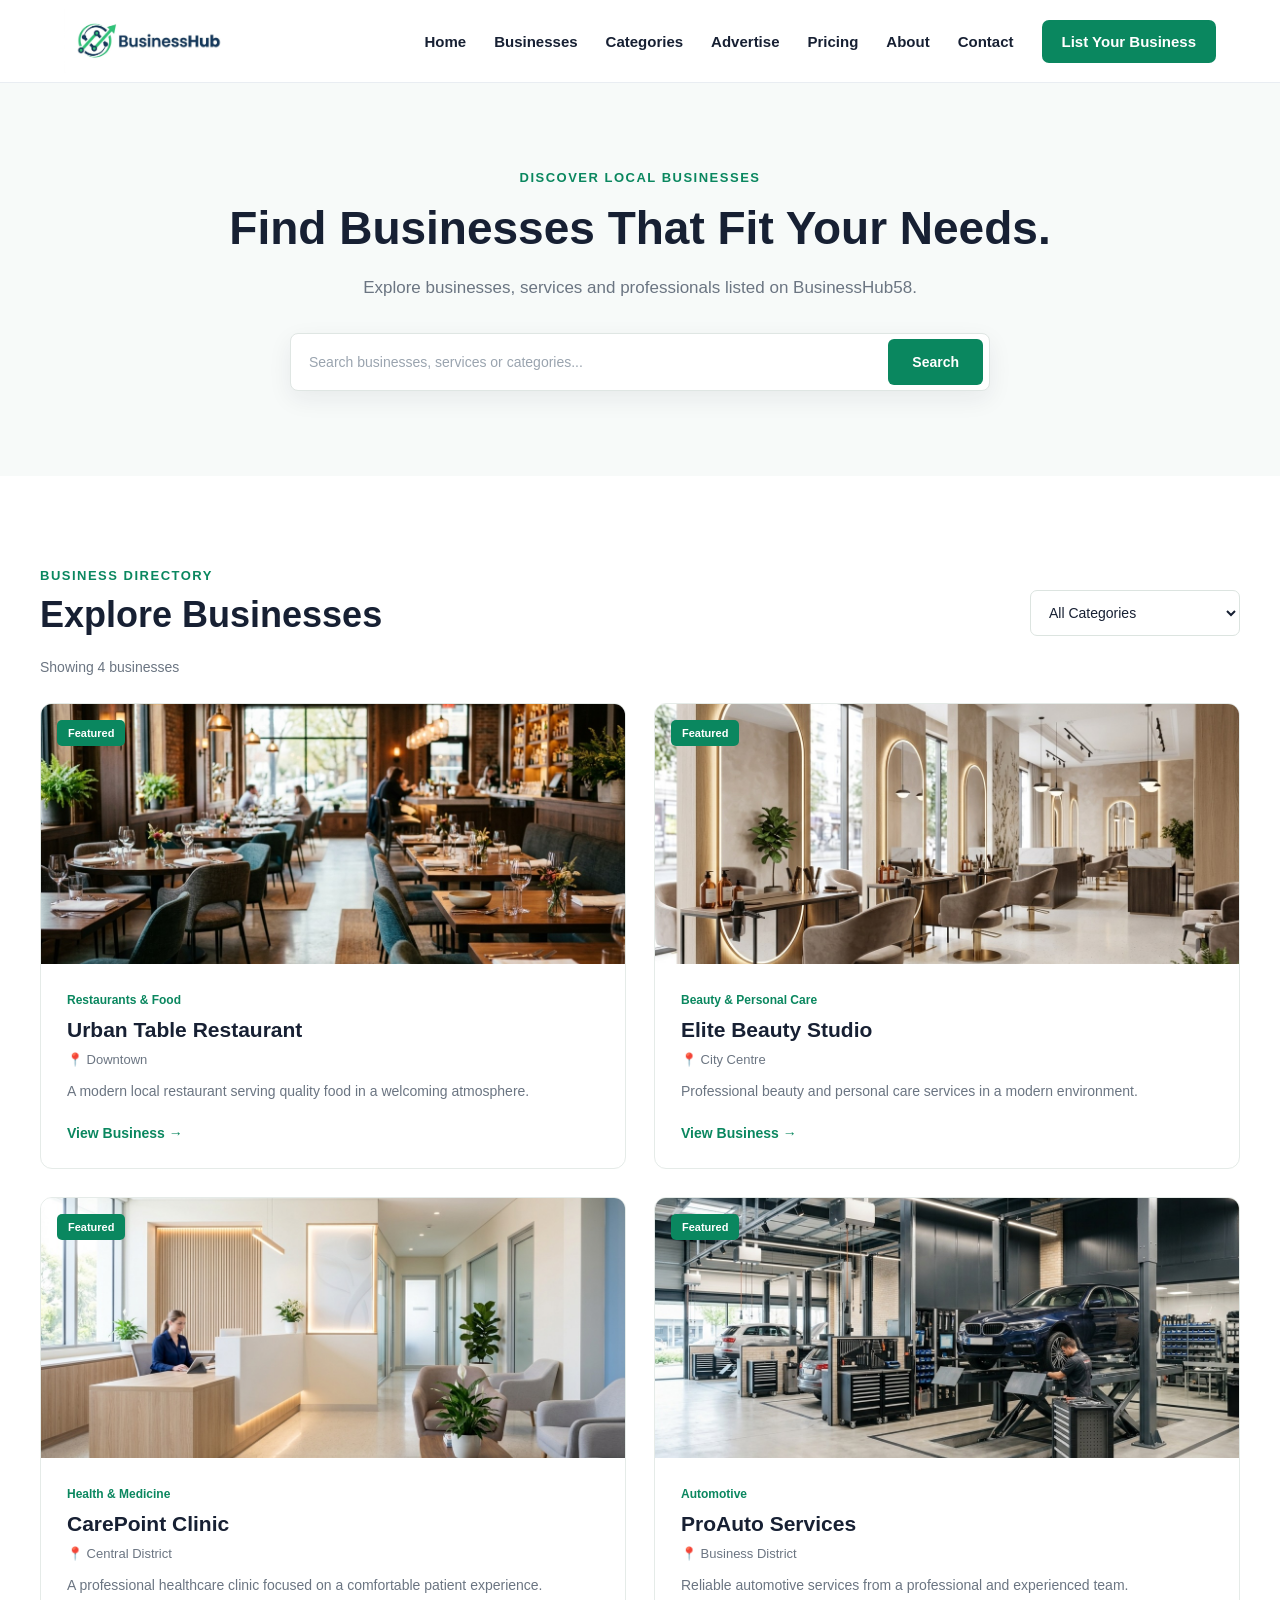
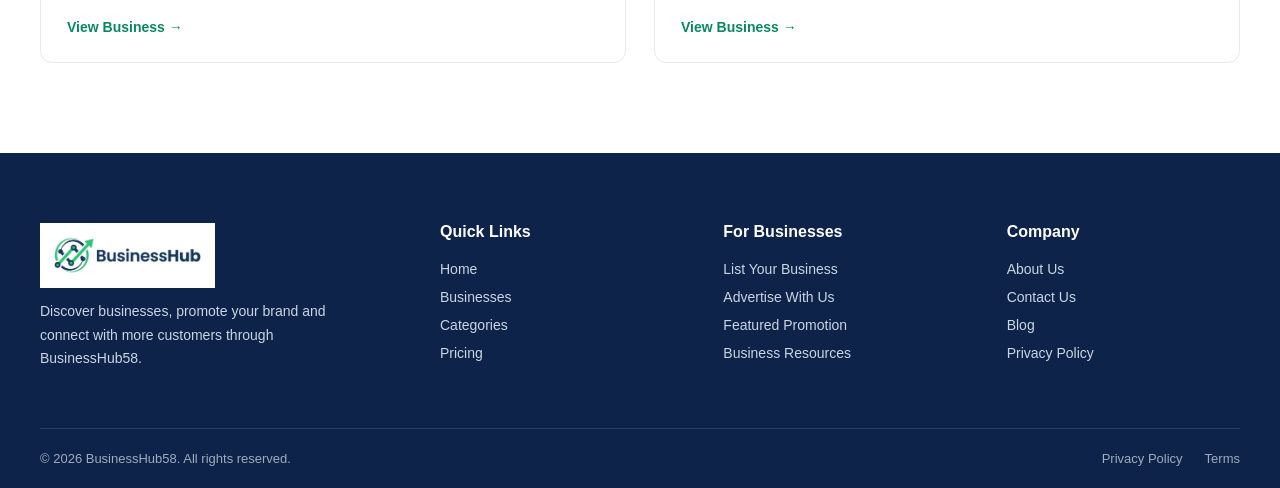
==== commit 75bc959e: "Update business links to point to details pages" ====
--- a/businesses.html
+++ b/businesses.html
@@ -37,7 +37,6 @@
         </div>
     </header>
 
-
     <!-- Page Hero -->
     <section class="businesses-hero">
         <div class="businesses-hero-container">
@@ -67,7 +66,6 @@
 
         </div>
     </section>
-
 
     <!-- Businesses Directory -->
     <section class="business-directory">
@@ -98,8 +96,6 @@
 
             </div>
 
-
-            <!-- Live result count -->
             <p
                 class="directory-results-count"
                 id="directoryResultsCount"
@@ -109,7 +105,6 @@
                 Showing 4 businesses
             </p>
 
-
             <div class="directory-grid" id="directoryGrid">
 
                 <!-- Business 1 -->
@@ -139,13 +134,12 @@
                             food in a welcoming atmosphere.
                         </p>
 
-                        <a href="#" class="directory-link">
+                        <a href="business-details.html?id=urban-table" class="directory-link">
                             View Business →
                         </a>
 
                     </div>
                 </article>
-
 
                 <!-- Business 2 -->
                 <article class="directory-card"
@@ -174,13 +168,12 @@
                             services in a modern environment.
                         </p>
 
-                        <a href="#" class="directory-link">
+                        <a href="business-details.html?id=elite-beauty" class="directory-link">
                             View Business →
                         </a>
 
                     </div>
                 </article>
-
 
                 <!-- Business 3 -->
                 <article class="directory-card"
@@ -209,13 +202,12 @@
                             on a comfortable patient experience.
                         </p>
 
-                        <a href="#" class="directory-link">
+                        <a href="business-details.html?id=carepoint-clinic" class="directory-link">
                             View Business →
                         </a>
 
                     </div>
                 </article>
-
 
                 <!-- Business 4 -->
                 <article class="directory-card"
@@ -244,7 +236,7 @@
                             professional and experienced team.
                         </p>
 
-                        <a href="#" class="directory-link">
+                        <a href="business-details.html?id=proauto-services" class="directory-link">
                             View Business →
                         </a>
 
@@ -252,7 +244,6 @@
                 </article>
 
             </div>
-
 
             <!-- No-results message -->
             <div
@@ -274,7 +265,6 @@
         </div>
     </section>
 
-
     <!-- Footer -->
     <footer class="footer">
 
--- a/style.css
+++ b/style.css
@@ -3319,3 +3319,93 @@
     }
 
 }
+
+/* Businesses Directory — Search Results */
+
+.directory-results-count {
+    margin: -20px 0 24px;
+    color: #6b7582;
+    font-size: 14px;
+    line-height: 1.6;
+}
+
+.directory-card[hidden],
+.directory-grid[hidden],
+.directory-no-results[hidden] {
+    display: none !important;
+}
+
+.visually-hidden {
+    position: absolute;
+    width: 1px;
+    height: 1px;
+    padding: 0;
+    margin: -1px;
+    overflow: hidden;
+    clip: rect(0, 0, 0, 0);
+    white-space: nowrap;
+    border: 0;
+}
+
+.directory-filter {
+    display: block;
+}
+
+.directory-no-results {
+    padding: 55px 24px;
+    border: 1px solid #e5ebe8;
+    border-radius: 12px;
+    background: #f7faf9;
+    text-align: center;
+}
+
+.directory-no-results h3 {
+    margin-bottom: 12px;
+    color: #172033;
+    font-size: 24px;
+    line-height: 1.3;
+}
+
+.directory-no-results p {
+    margin-bottom: 22px;
+    color: #6b7582;
+    font-size: 15px;
+    line-height: 1.7;
+}
+
+.directory-no-results button {
+    padding: 13px 20px;
+    border: 0;
+    border-radius: 7px;
+    background: #0a875f;
+    color: #ffffff;
+    font-family: inherit;
+    font-size: 14px;
+    font-weight: 700;
+    cursor: pointer;
+    transition: 0.3s ease;
+}
+
+.directory-no-results button:hover {
+    background: #076b4b;
+}
+
+@media (max-width: 600px) {
+    .directory-results-count {
+        margin-top: -15px;
+        margin-bottom: 20px;
+    }
+
+    .directory-no-results {
+        padding: 40px 20px;
+    }
+
+    .directory-no-results h3 {
+        font-size: 21px;
+    }
+
+    .directory-no-results button {
+        width: 100%;
+    }
+}
+
